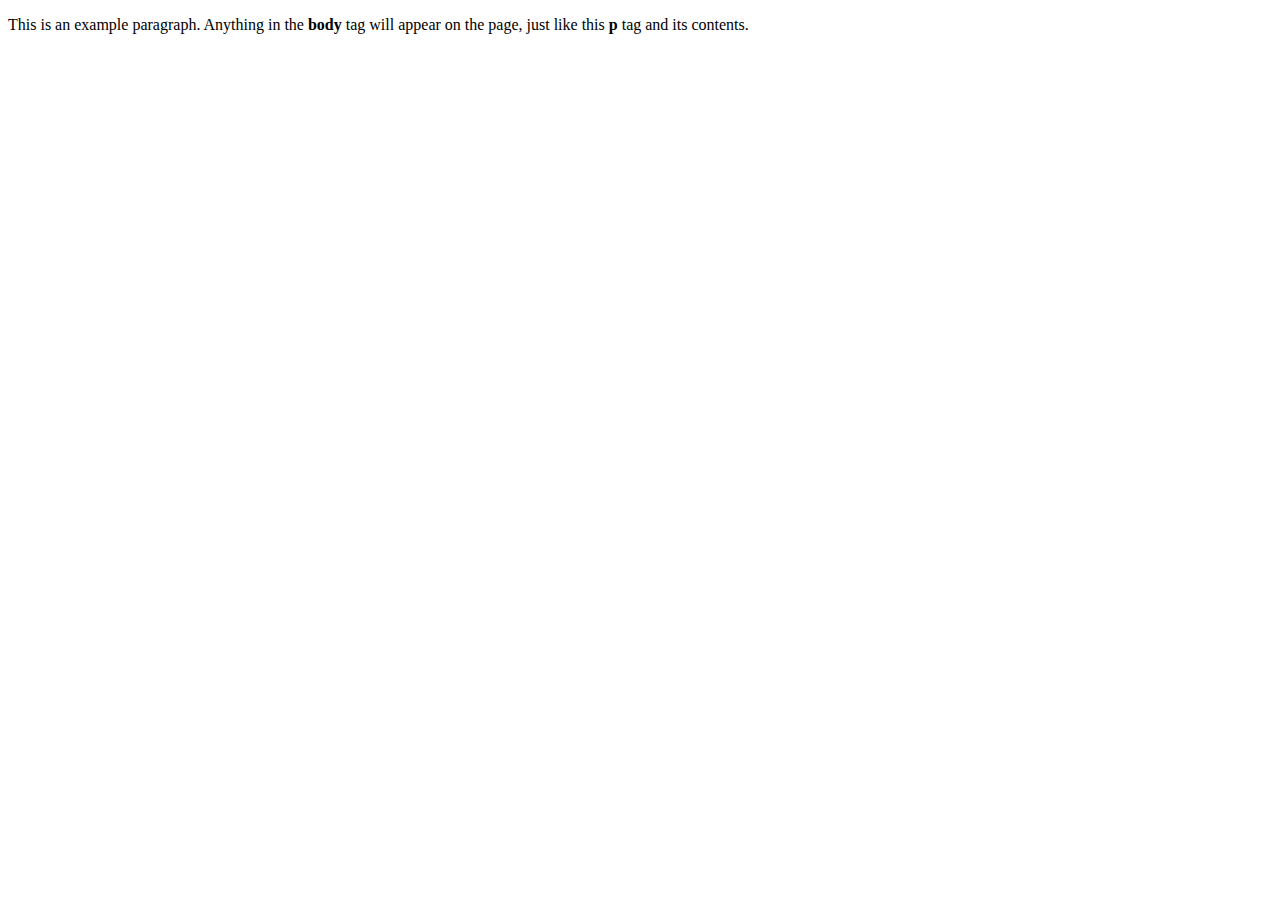
==== index.html @ da77271a "Add files via upload" ====
<!doctype html>
<html>
  <head>
    <title>This is the title of the webpage!</title>
  </head>
  <body>
    <p>This is an example paragraph. Anything in the <strong>body</strong> tag will appear on the page, just like this <strong>p</strong> tag and its contents.</p>
  </body>
</html>
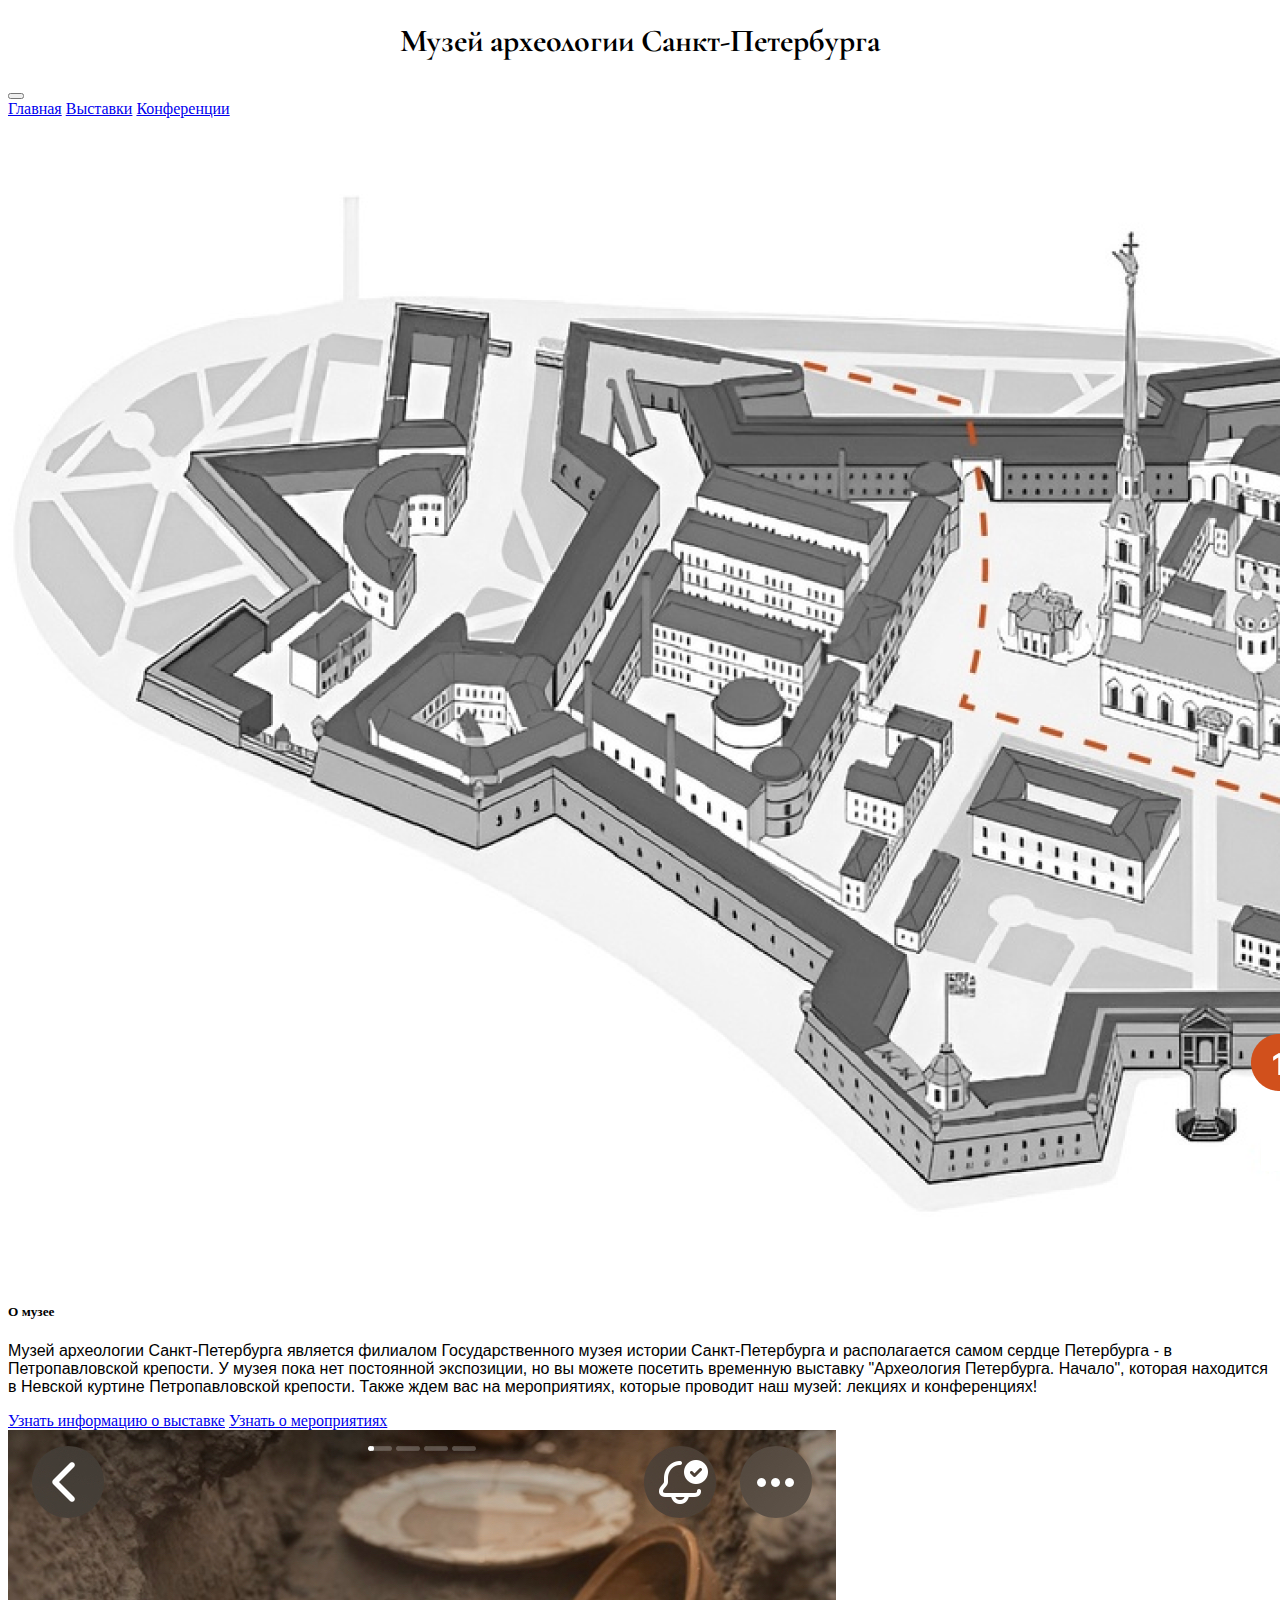
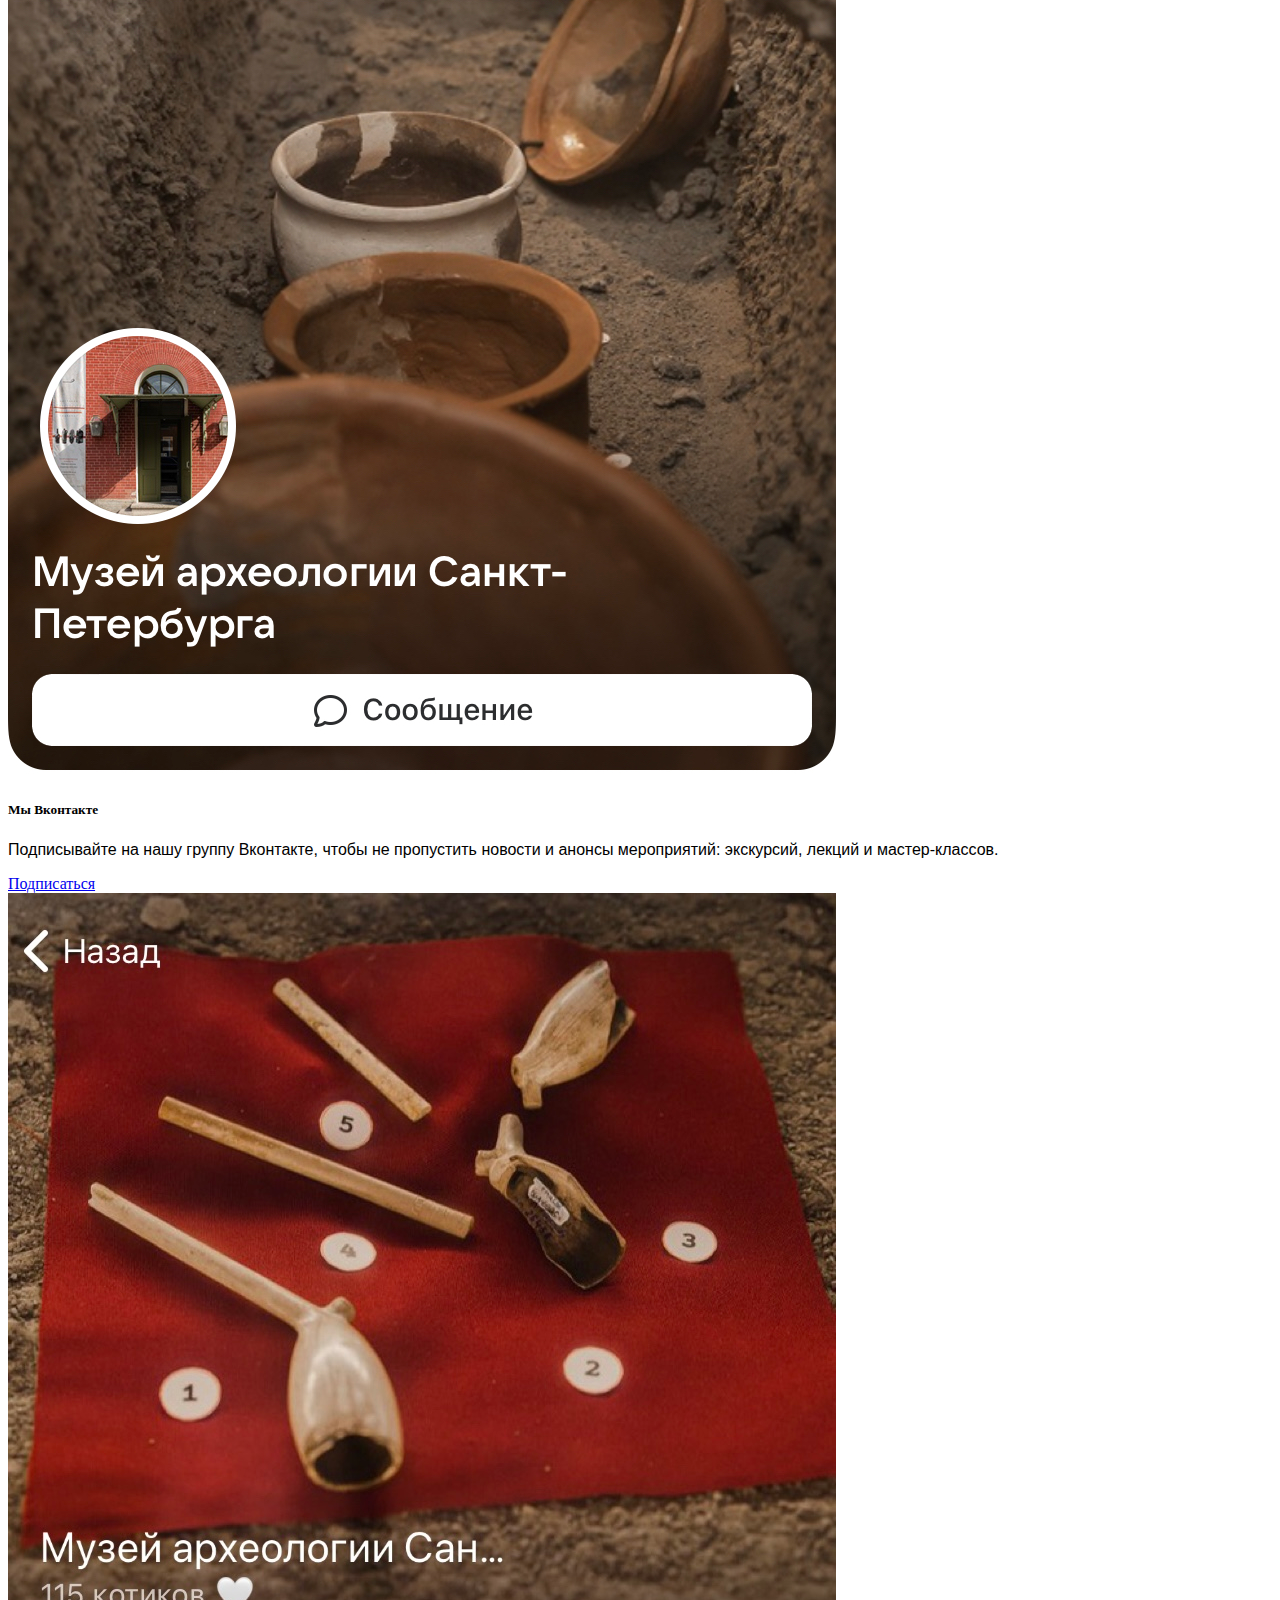
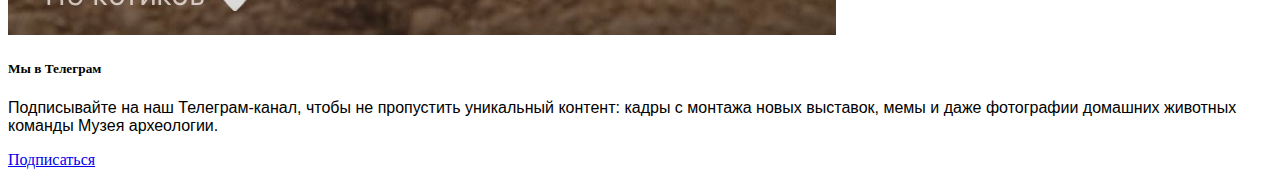
==== commit c820e082: "Update index.html" ====
--- a/index.html
+++ b/index.html
@@ -1,9 +1,66 @@
-<!doctype html>
-<html>
-  <head>
-    <title>This is the title of the webpage!</title>
-  </head>
-  <body>
-    <p>This is an example paragraph. Anything in the <strong>body</strong> tag will appear on the page, just like this <strong>p</strong> tag and its contents.</p>
-  </body>
-</html>+<!DOCTYPE html>
+<html lang="ru">
+<head>
+    <meta charset="utf-8" />
+    <title>Музей археологии Санкт-Петербурга</title>
+    <link href="https://cdn.jsdelivr.net/npm/bootstrap@5.3.2/dist/css/bootstrap.min.css" rel="stylesheet" integrity="sha384-T3c6CoIi6uLrA9TneNEoa7RxnatzjcDSCmG1MXxSR1GAsXEV/Dwwykc2MPK8M2HN" crossorigin="anonymous">
+    <link rel="preconnect" href="https://fonts.googleapis.com">
+    <link rel="preconnect" href="https://fonts.gstatic.com" crossorigin>
+    <link href="https://fonts.googleapis.com/css2?family=Cormorant+Garamond:wght@500&family=Press+Start+2P&display=swap" rel="stylesheet"> 
+    <link rel="stylesheet" type="text/css" href="Музей.css">
+    <script src="https://cdn.jsdelivr.net/npm/bootstrap@5.3.2/dist/js/bootstrap.bundle.min.js"></script>
+</head>
+<body>
+    <h1> Музей археологии Санкт-Петербурга </h1> 
+    <nav class="navbar navbar-expand-lg bg-body-tertiary">
+        <div class="container-fluid">
+          <button class="navbar-toggler" type="button" data-bs-toggle="collapse" data-bs-target="#navbarNavAltMarkup" aria-controls="navbarNavAltMarkup" aria-expanded="false" aria-label="Toggle navigation">
+            <span class="navbar-toggler-icon"></span>
+          </button>
+          <div class="collapse navbar-collapse" id="navbarNavAltMarkup">
+            <div class="navbar-nav">
+              <a class="nav-link active" aria-current="page" href="Музей_Главная.html">Главная</a>
+              <a class="nav-link" href="Музей_Выставки.html">Выставки</a>
+              <a class="nav-link" href="Музей_Конференции.html">Конференции</a>
+            </div>
+          </div>
+        </div>
+      </nav> 
+      <br>
+      <div class="container text-center">
+        <div class="row">
+          <div class="col-sm-12 col-md-6">
+            <div class="card"> 
+                <img src="Frame 23.png" class="card-img-top" alt="...">
+                <div class="card-body">
+                  <h5 class="card-title">О музее</h5>
+                  <p class="card-text"> Музей археологии Санкт-Петербурга является филиалом Государственного музея истории Санкт-Петербурга и располагается самом сердце Петербурга - в Петропавловской крепости. У музея пока нет постоянной экспозиции, но вы можете посетить временную выставку  "Археология Петербурга. Начало", которая находится в Невской куртине Петропавловской крепости. Также ждем вас на мероприятиях, которые проводит наш музей: лекциях и конференциях!</p>
+                  <a href="Музей_Выставки.html" class="btn btn-danger">Узнать информацию о выставке</a>
+                  <a href="Музей_Конференции.html" class="btn btn-danger">Узнать о мероприятиях</a>
+                </div>
+              </div>
+          </div>
+          <div class="col-sm-6 col-md-3">
+            <div class="card">
+                <img src="IMG_3870.PNG" class="card-img-top" alt="...">
+                <div class="card-body">
+                  <h5 class="card-title">Мы Вконтакте</h5>
+                  <p class="card-text"> Подписывайте на нашу группу Вконтакте, чтобы не пропустить новости и анонсы мероприятий: экскурсий, лекций и мастер-классов. </p>
+                  <a href="https://vk.com/archaeologyspb" class="btn btn-danger">Подписаться</a>
+                </div>
+              </div>
+          </div>
+          <div class="col-sm-6 col-md-3">
+            <div class="card">
+                <img src="IMG_3871.PNG" class="card-img-top" alt="...">
+                <div class="card-body">
+                  <h5 class="card-title">Мы в Телеграм</h5>
+                  <p class="card-text"> Подписывайте на наш Телеграм-канал, чтобы не пропустить уникальный контент: кадры с монтажа новых выставок, мемы и даже фотографии домашних животных команды Музея археологии. </p>
+                  <a href="https://t.me/archaeologyspb" class="btn btn-danger">Подписаться</a>
+                </div>
+              </div>
+          </div>
+        </div>
+      </div>
+</body>
+</html>
--- a/Музей.css
+++ b/Музей.css
@@ -0,0 +1,52 @@
+body {
+    background-color:white;
+}
+
+h1 {
+    font-family: 'Cormorant Garamond', sans-serif;
+    text-align: center;
+}
+
+h2 {
+    font-family: 'Cormorant Garamond', sans-serif;
+    text-align: center;
+}
+
+.leftimg {
+    float: left;
+    margin: 0px 20px 0px 5px;
+    width: 550px; 
+    height: 366px;
+} 
+
+.description {
+    margin: 2%;
+    text-align: justify;
+}
+
+.tab { 
+    text-indent:40px 
+}
+
+p {
+    font-family: 'Manrope', sans-serif;
+    
+}
+
+.subhead {
+text-decoration: underline;
+}
+.date {
+    font-family:'Sofia Sans Semi Condensed', sans-serif;
+    font-style: italic;
+    text-align: end;
+    color: gray;
+}
+.accordion-body {
+    font-family: 'Manrope', sans-serif;
+    text-align: justify;
+}
+.accordion-button {
+    font-size: 23px;
+    font-family: 'Sofia Sans Semi Condensed', sans-serif;
+}
